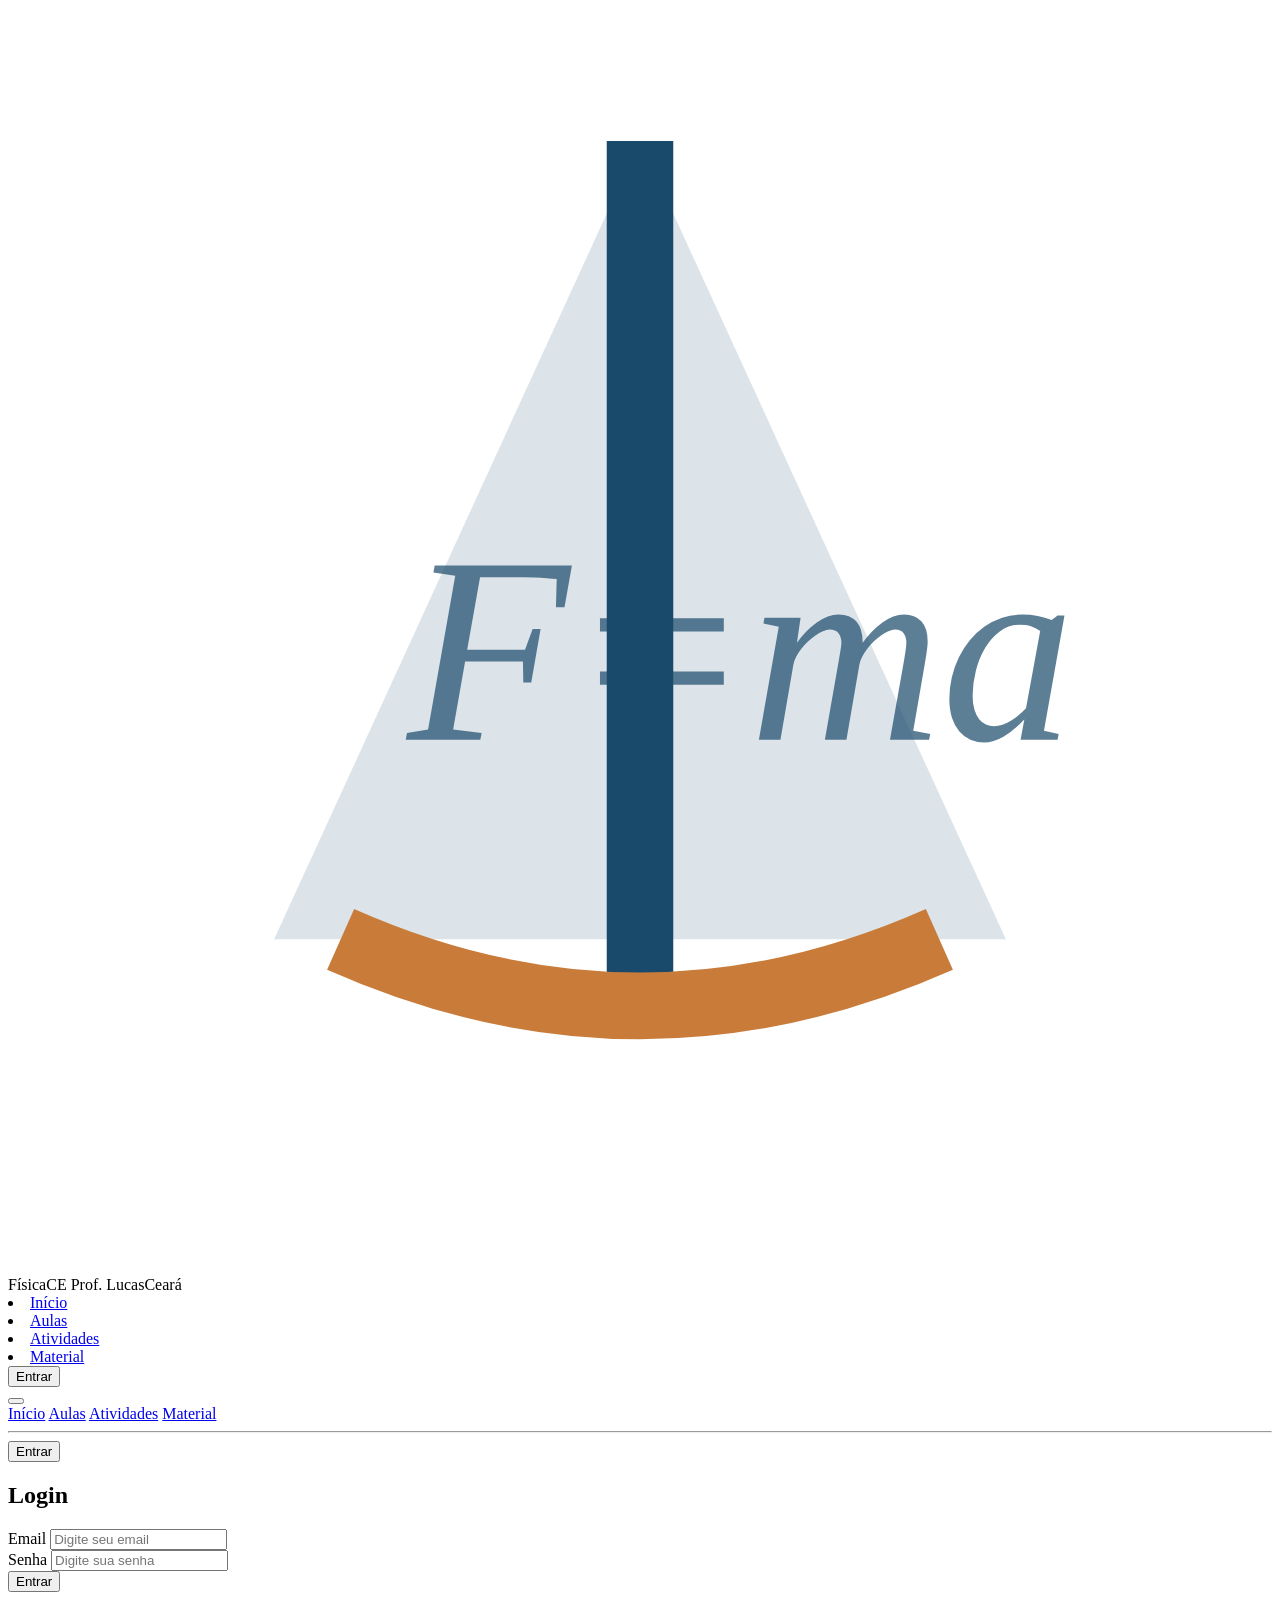
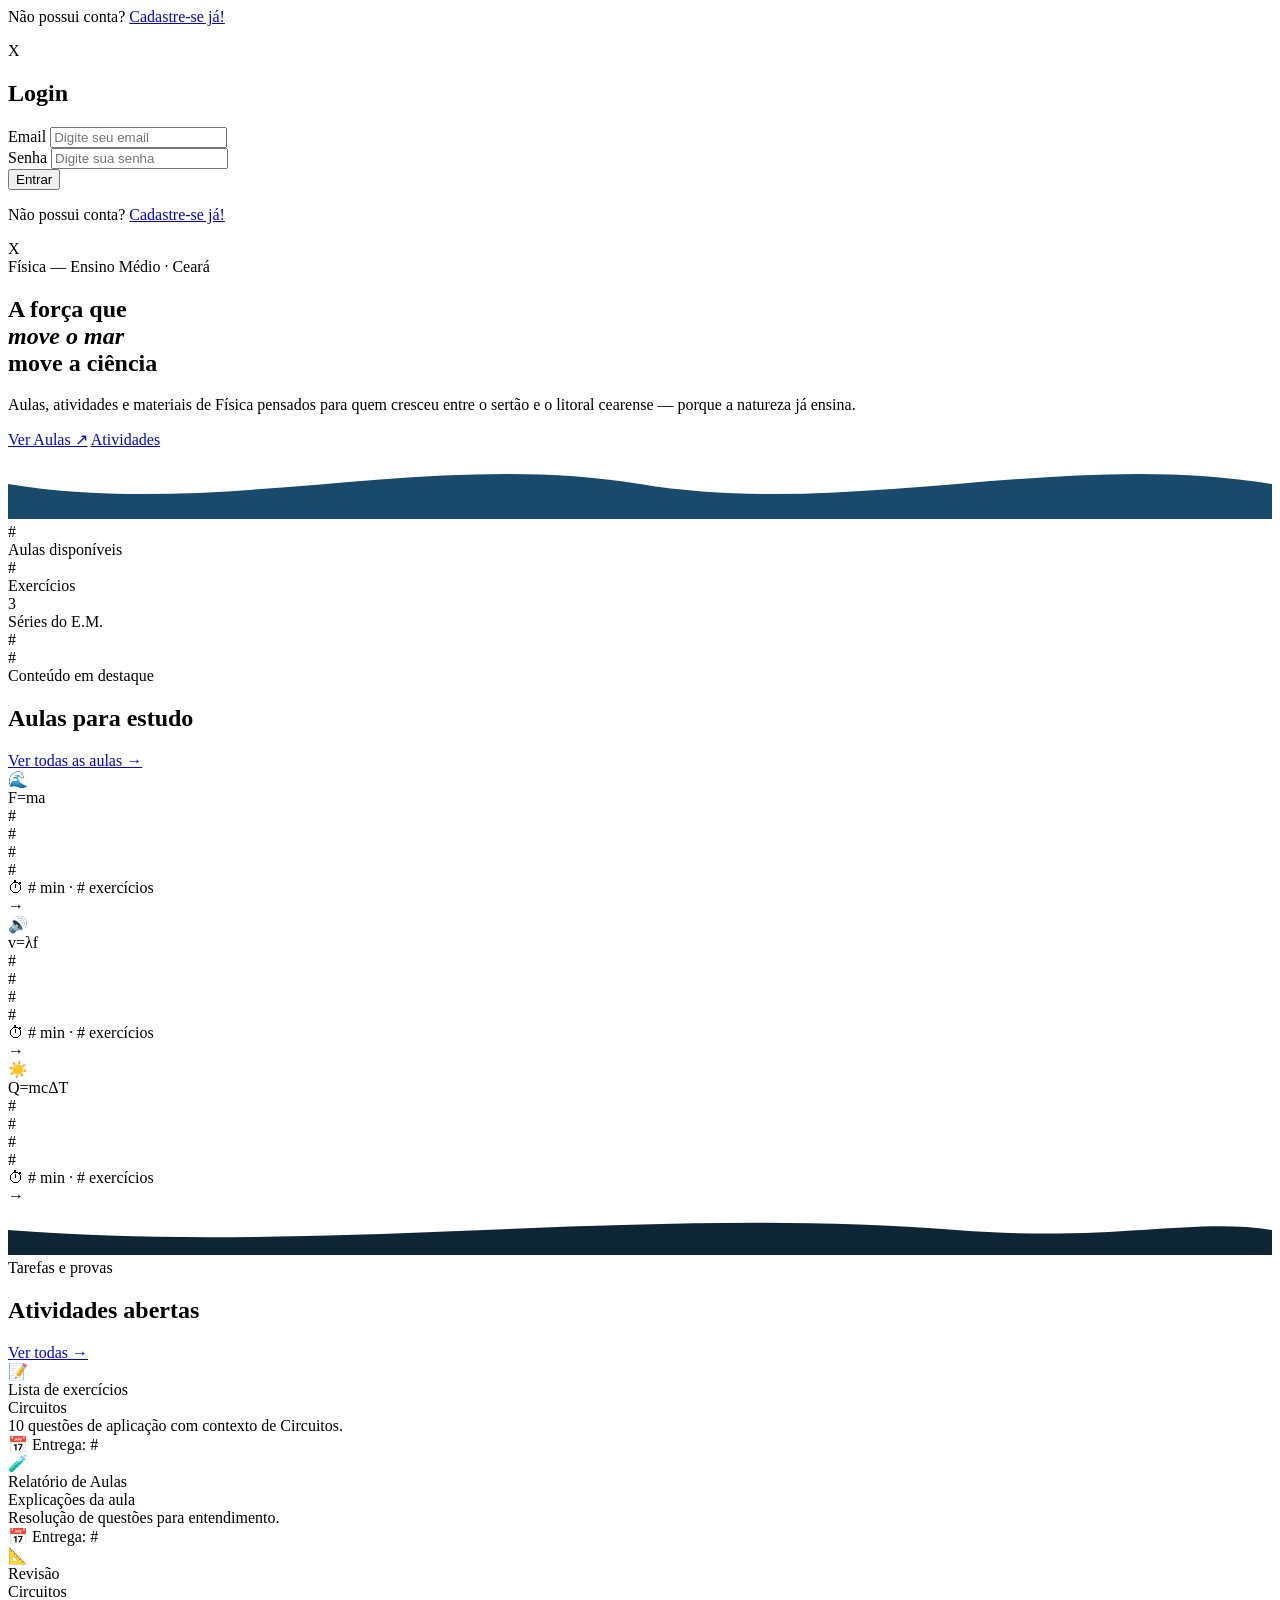
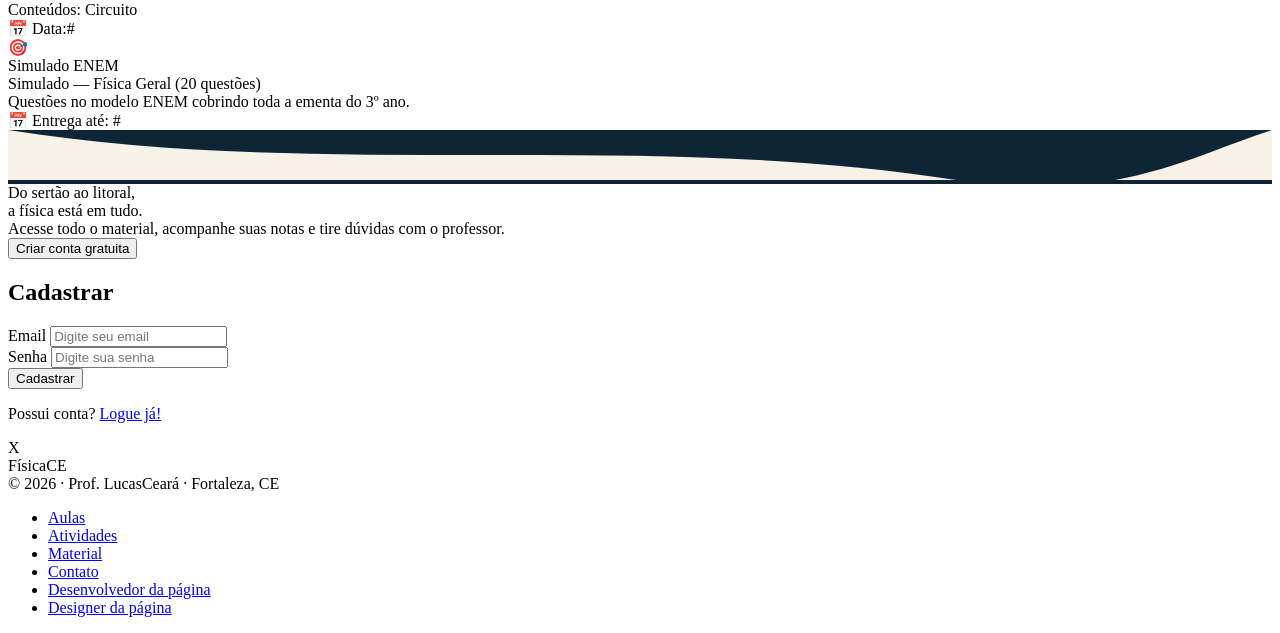
==== index.html @ c53ee438 "Create index.html" ====
<!DOCTYPE html>
<html lang="pt-br">
<head>
    <meta charset="UTF-8">
    <meta name="viewport" content="width=device-width, initial-scale=1.0">
    <link rel="stylesheet" href="paginaprincipal.css">
    <link rel="stylesheet" href="cadastro.css">
    <link rel="stylesheet" href="menumobile.css">
    <title>LucasCeará</title>
</head>
<body>
    <!-- ── NAV ── -->
<nav>
  <div class="nav-logo">
    <svg class="nav-logo-icon" viewBox="0 0 38 38" fill="none" xmlns="http://www.w3.org/2000/svg">
      <!-- mini jangada -->
      <polygon points="19,4 30,28 8,28" fill="#1A4A6B" opacity=".15"/>
      <line x1="19" y1="4" x2="19" y2="30" stroke="#1A4A6B" stroke-width="2"/>
      <path d="M10 28 Q19 32 28 28" stroke="#C97B3A" stroke-width="2" fill="none"/>
      <text x="12" y="22" font-family="serif" font-style="italic" font-size="8" fill="#1A4A6B" opacity=".7">F=ma</text>
    </svg>
    <div class="nav-logo-text">
      FísicaCE
      <span>Prof. LucasCeará</span>
    </div>
  </div>

<!--Navbar principal-->

  <div class="nav-links">
  
    <li><a href="index.html">Início</a></li>
    <li><a href="aulas.html">Aulas</a></li>
    <li><a href="#">Atividades</a></li>
    <li><a href="#">Material</a></li>
    <button id="btnAbrir" class="nav-btn">Entrar</button>
    
  </div>

  <!--Button mobile-->
   <button class="nav-button" id="button" arial-label="Abrir menu">

    <span></span>
    <span></span>
    <span></span>

   </button>


<div class="nav-mobile" id="menuMobile">

    <a href="#">Início</a></li>
    <a href="aulas.html">Aulas</a></li>
    <a href="#">Atividades</a></li>
    <a href="#">Material</a></li>
    <hr>
    <button id="btEnt" class="nav-btn-mobile">Entrar</button>

</div>

</nav>

<!--Menu login mobile-->

 <div id="overlay3" class="overlay3">

   <div class="container">

     <form class="login-box">
       
       <h2 id="Entrar">Login</h2>

       <div class="input-group">
        <label>Email</label>
        <input id="email" type="email" placeholder="Digite seu email" required>
       </div>

       <div class="input-group">
        <label>Senha</label>
       <input id="password" type="password" placeholder="Digite sua senha" required>
       </div>

       <button id="botaoLogin" type="button">Entrar</button>

       <p id="mensagem"></p>

       <p class="register">
          Não possui conta?
        <a href="#btCadastro">Cadastre-se já!</a>

       </p>

      <span id="fechar3">X</span>

</form>

   </div>
 </div>

<!--Menu Login-->
 <div id="overlay" class="overlay">

   <div class="container">

     <form class="login-box">
       
       <h2 id="Entrar">Login</h2>

       <div class="input-group">
        <label>Email</label>
        <input id="email" type="email" placeholder="Digite seu email" required>
       </div>

       <div class="input-group">
        <label>Senha</label>
       <input id="password" type="password" placeholder="Digite sua senha" required>
       </div>

       <button id="botaoLogin" type="button">Entrar</button>

       <p id="mensagem"></p>

       <p class="register">
          Não possui conta?
        <a href="#btCadastro">Cadastre-se já!</a>

       </p>       

      <span id="fechar">X</span>

</form>

   </div>
 </div>


 

<!-- ── HERO ── -->
<section class="hero">
  <div class="hero-bg"></div>
 

  
  <div class="hero-content">
    <div class="hero-eyebrow">Física — Ensino Médio · Ceará</div>
    <h1 class="hero-title">
      A força que<br>
      <em>move o mar</em><br>
      <span class="stroke">move a ciência</span>
    </h1>
    <p class="hero-sub">
      Aulas, atividades e materiais de Física pensados para quem cresceu
      entre o sertão e o litoral cearense — porque a natureza já ensina.
    </p>
    <div class="hero-actions">
      <a href="#" class="btn-primary">Ver Aulas ↗</a>
      <a href="#" class="btn-secondary">Atividades</a>
    </div>
  </div>
 
<!---Onda divisória antes de aulas e conteúdos-->

  <div class="hero-waves">
    <svg viewBox="0 0 1440 70" xmlns="http://www.w3.org/2000/svg" preserveAspectRatio="none" width="100%" height="70">
      <path d="M0,35 C240,70 480,0 720,35 C960,70 1200,0 1440,35 L1440,70 L0,70 Z" fill="#1A4A6B"/>
    </svg>
  </div>
</section>
 
<!-- ── STATS BAR ── -->
<div class="stats-bar">
  <div>
    <div class="stat-num">#</div>
    <div class="stat-label">Aulas disponíveis</div>
  </div>
  <div>
    <div class="stat-num">#</div>
    <div class="stat-label">Exercícios</div>
  </div>
  <div>
    <div class="stat-num">3</div>
    <div class="stat-label">Séries do E.M.</div>
  </div>
  <div>
    <div class="stat-num">#</div>
    <div class="stat-label">#</div>
  </div>
</div>
 
<!-- ── AULAS ── -->
<section class="section">
  <div class="section-header">
    <div>
      <div class="section-eyebrow">Conteúdo em destaque</div>
      <h2 class="section-title">Aulas para estudo</h2>
    </div>
    <a href="#" class="section-link">Ver todas as aulas →</a>
  </div>
 
  <div class="cards-grid">
    <!-- Card 1 -->
    <div class="aula-card">
      <div class="card-thumb mecanica">
        <div class="thumb-icon">🌊</div>
        <div class="thumb-formula">F=ma</div>
        <div class="card-badge">#</div>
      </div>
      <div class="card-body">
        <div class="card-tag">#</div>
        <div class="card-title">#</div>
        <div class="card-desc">#</div>
        <div class="card-footer">
          <span class="card-meta">⏱ # min · # exercícios</span>
          <div class="card-arrow">→</div>
        </div>
      </div>
    </div>
 
    <!-- Card 2 -->
    <div class="aula-card">
      <div class="card-thumb ondas">
        <div class="thumb-icon">🔊</div>
        <div class="thumb-formula">v=λf</div>
        <div class="card-badge">#</div>
      </div>
      <div class="card-body">
        <div class="card-tag">#</div>
        <div class="card-title">#</div>
        <div class="card-desc">#</div>
        <div class="card-footer">
          <span class="card-meta">⏱ # min · # exercícios</span>
          <div class="card-arrow">→</div>
        </div>
      </div>
    </div>
 
    <!-- Card 3 -->
    <div class="aula-card">
      <div class="card-thumb termica">
        <div class="thumb-icon">☀️</div>
        <div class="thumb-formula">Q=mcΔT</div>
        <div class="card-badge">#</div>
      </div>
      <div class="card-body">
        <div class="card-tag">#</div>
        <div class="card-title">#</div>
        <div class="card-desc">#</div>
        <div class="card-footer">
          <span class="card-meta">⏱ # min · # exercícios</span>
          <div class="card-arrow">→</div>
        </div>
      </div>
    </div>
  </div>
</section>
 
<!-- ── ONDA DIVISÓRIA ── -->
<div class="wave-divider">
  <svg viewBox="0 0 1440 50" xmlns="http://www.w3.org/2000/svg" preserveAspectRatio="none" width="100%" height="50">
    <path d="M0,25 C360,50 720,0 1080,25 C1260,37.5 1350,12 1440,25 L1440,50 L0,50 Z" fill="#0D2535"/>
  </svg>
</div>
 
<!-- ── ATIVIDADES ── -->
<section class="section-atividades">
  <div class="ativ-bg-dots"></div>
  <div class="section-header" style="position:relative;z-index:1">
    <div>
      <div class="section-eyebrow">Tarefas e provas</div>
      <h2 class="section-title">Atividades abertas</h2>
    </div>
    <a href="#" class="section-link">Ver todas →</a>
  </div>
 
  <div class="ativ-grid">
    <div class="ativ-card">
      <div class="ativ-icon-wrap">📝</div>
      <div class="ativ-content">
        <div class="ativ-tipo">Lista de exercícios</div>
        <div class="ativ-titulo">Circuitos</div>
        <div class="ativ-desc">10 questões de aplicação com contexto de Circuitos.</div>
        <div class="ativ-prazo">📅 Entrega: #</div>
      </div>
    </div>
 
    <div class="ativ-card">
      <div class="ativ-icon-wrap">🧪</div>
      <div class="ativ-content">
        <div class="ativ-tipo">Relatório de Aulas</div>
        <div class="ativ-titulo">Explicações da aula</div>
        <div class="ativ-desc">Resolução de questões para entendimento.</div>
        <div class="ativ-prazo">📅 Entrega: #</div>
      </div>
    </div>
 
    <div class="ativ-card">
      <div class="ativ-icon-wrap">📐</div>
      <div class="ativ-content">
        <div class="ativ-tipo">Revisão</div>
        <div class="ativ-titulo">Circuitos</div>
        <div class="ativ-desc">Conteúdos: Circuito</div>
        <div class="ativ-prazo">📅 Data:#</div>
      </div>
    </div>
 
    <div class="ativ-card">
      <div class="ativ-icon-wrap">🎯</div>
      <div class="ativ-content">
        <div class="ativ-tipo">Simulado ENEM</div>
        <div class="ativ-titulo">Simulado — Física Geral (20 questões)</div>
        <div class="ativ-desc">Questões no modelo ENEM cobrindo toda a ementa do 3º ano.</div>
        <div class="ativ-prazo">📅 Entrega até: #</div>
      </div>
    </div>
  </div>
</section>
 
<!-- ── ONDA DIVISÓRIA 2 ── -->
<div class="wave-divider" style="background:#0D2535">
  <svg viewBox="0 0 1440 50" xmlns="http://www.w3.org/2000/svg" preserveAspectRatio="none" width="100%" height="50">
    <path d="M0,0 C360,50 720,0 1080,50 C1260,75 1350,25 1440,0 L1440,50 L0,50 Z" fill="#F7F1E8"/>
  </svg>
</div>
 
<!-- ── FAIXA CTA ── -->
<div class="faixa-ceara">
  <div>
    <div class="faixa-titulo">Do sertão ao litoral,<br>a física está em tudo.</div>
    <div class="faixa-sub">Acesse todo o material, acompanhe suas notas e tire dúvidas com o professor.</div>
  </div>
  <button id="btCadastro" class="faixa-btn">Criar conta gratuita</button>
</div>

<!--Menu cadastro-->
 <div id="overlay2" class="overlay">

   <div class="container">

     <form class="login-box">
       
       <h2 id="Entrar">Cadastrar</h2>

       <div class="input-group">
        <label>Email</label>
        <input id="email" type="email" placeholder="Digite seu email" required>
       </div>

       <div class="input-group">
        <label>Senha</label>
       <input id="password" type="password" placeholder="Digite sua senha" required>
       </div>

       <button id="botaoCadastro" type="button">Cadastrar</button>

       <p id="mensagem"></p>

       <p class="register">
          Possui conta?
        <a href="index.html">Logue já!</a>

       </p>

      <span id="fechar2">X</span>

</form>

   </div>
 </div>

<!-- ── FOOTER ── -->
<footer>
  <div>
    <div class="footer-brand">Física<span>CE</span></div>
    <div class="footer-copy">© 2026 · Prof. LucasCeará · Fortaleza, CE</div>
  </div>
  <ul class="footer-links">
    <li><a href="#">Aulas</a></li>
    <li><a href="#">Atividades</a></li>
    <li><a href="#">Material</a></li>
    <li><a href="#">Contato</a></li>
    <li><a  target="_blank" href="https://www.linkedin.com/in/victor-cardoso-802744328/">Desenvolvedor da página</a></li>
    <li><a  target="_blank" href="https://www.instagram.com/italo_____vini?igsh=M2lhaDQxcm16YjM1">Designer da página</a></li>
  </ul>
</footer>

<script src="buttonnavbar.js"></script>

<script src="buttonlogin.js"></script>

<script src="buttonentrarconta.js"></script>

<script src="buttoncadastro.js"></script>

</body>
</html>
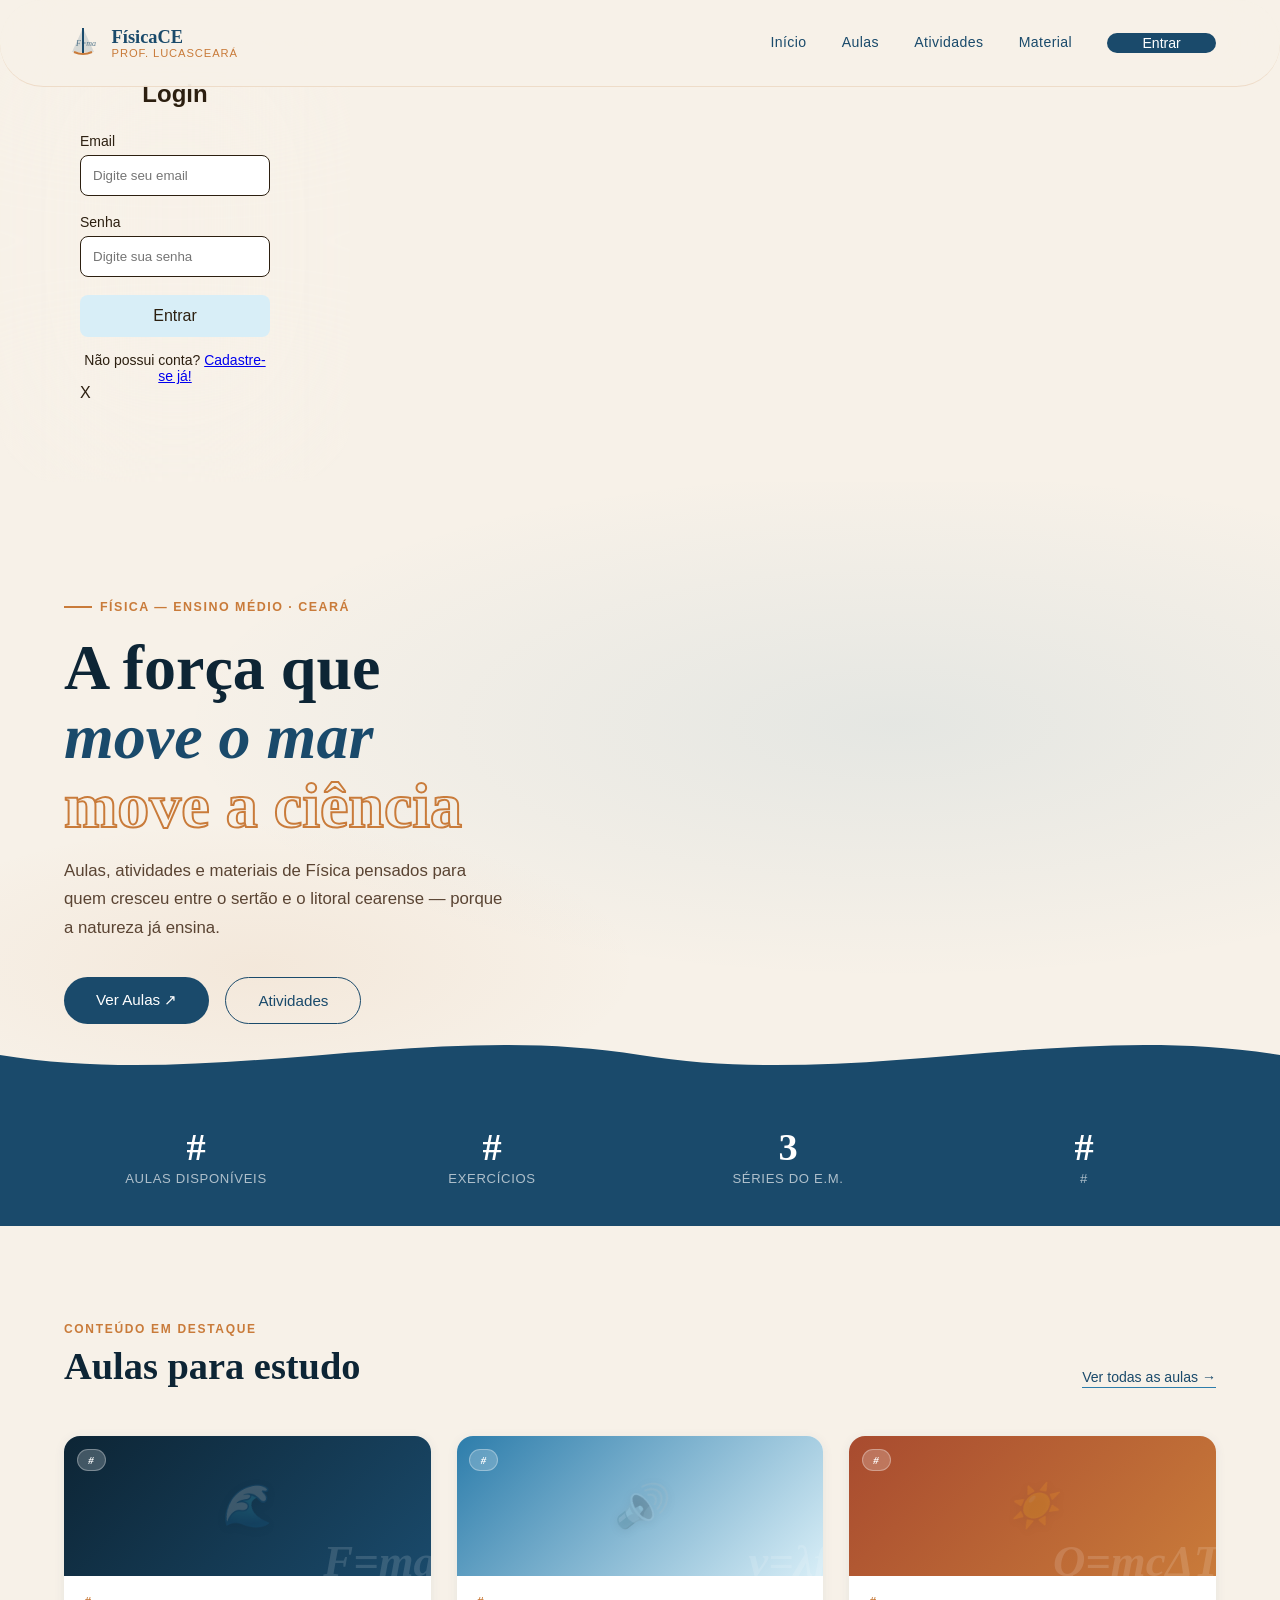
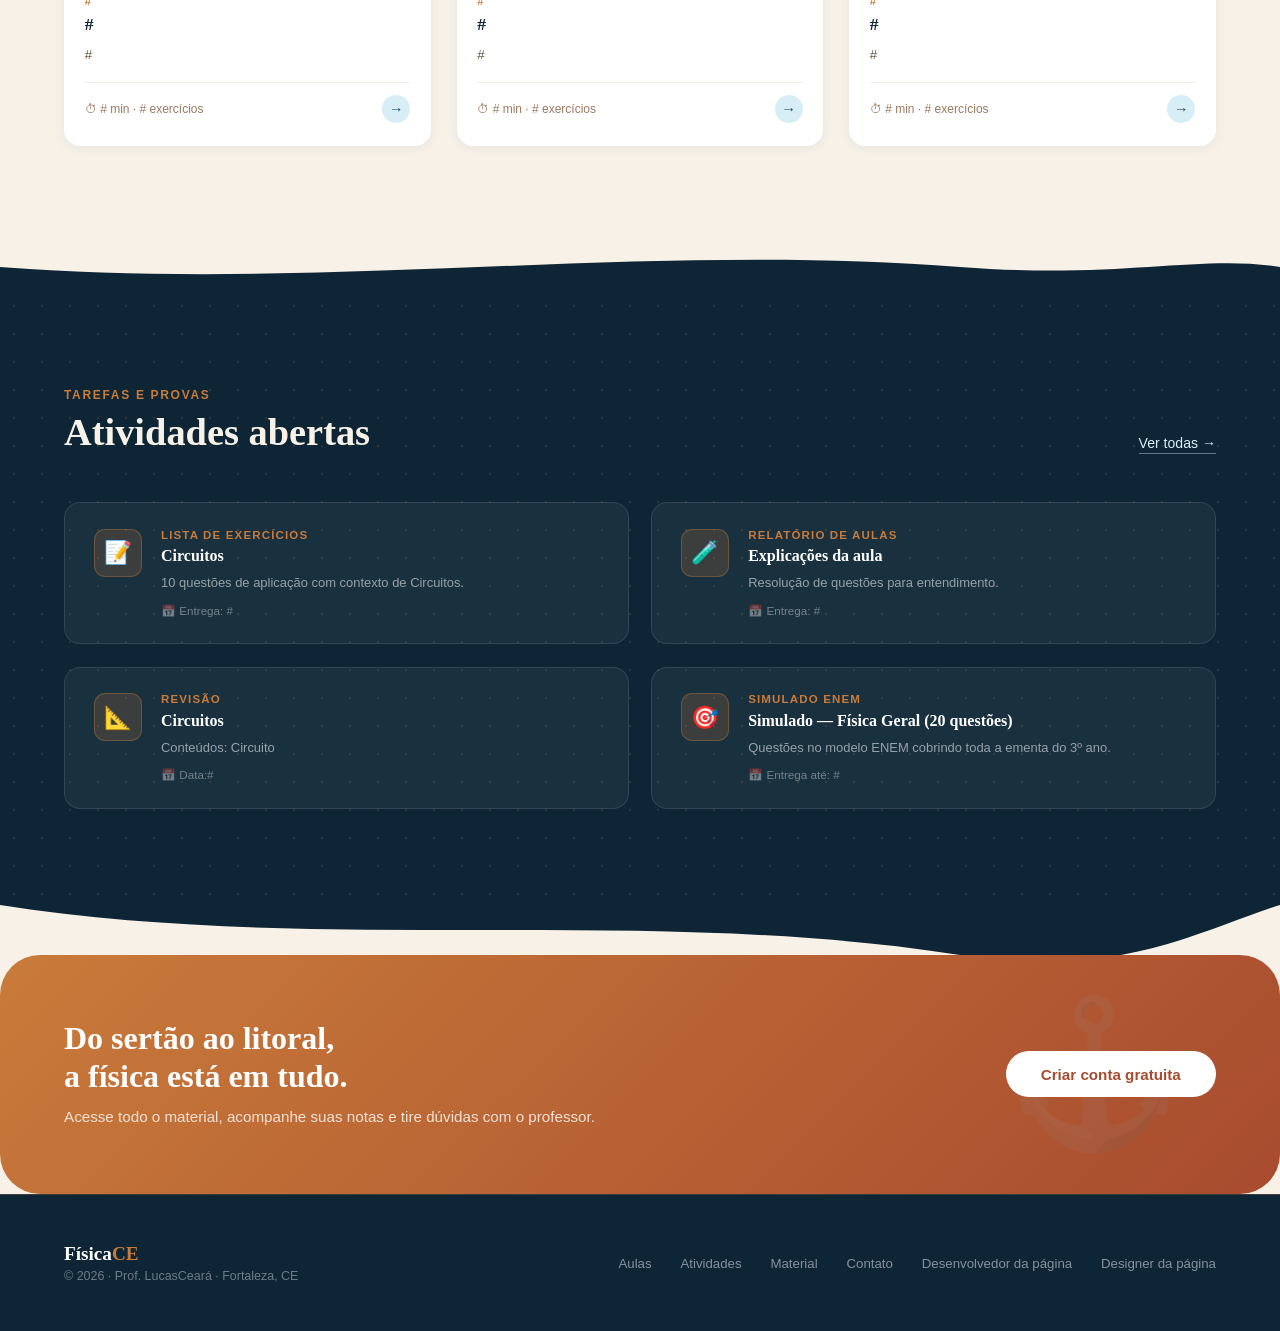
==== commit b533bae7: "Update index.html" ====
--- a/index.html
+++ b/index.html
@@ -3,9 +3,9 @@
 <head>
     <meta charset="UTF-8">
     <meta name="viewport" content="width=device-width, initial-scale=1.0">
-    <link rel="stylesheet" href="paginaprincipal.css">
-    <link rel="stylesheet" href="cadastro.css">
-    <link rel="stylesheet" href="menumobile.css">
+    <link rel="stylesheet" href="index.css">
+    <link rel="stylesheet" href="signup.css">
+    <link rel="stylesheet" href="mobilemenu.css">
     <title>LucasCeará</title>
 </head>
 <body>
@@ -30,7 +30,7 @@
   <div class="nav-links">
   
     <li><a href="index.html">Início</a></li>
-    <li><a href="aulas.html">Aulas</a></li>
+    <li><a href="index2.html">Aulas</a></li>
     <li><a href="#">Atividades</a></li>
     <li><a href="#">Material</a></li>
     <button id="btnAbrir" class="nav-btn">Entrar</button>
@@ -384,13 +384,13 @@
   </ul>
 </footer>
 
-<script src="buttonnavbar.js"></script>
-
 <script src="buttonlogin.js"></script>
 
-<script src="buttonentrarconta.js"></script>
-
-<script src="buttoncadastro.js"></script>
+<script src="buttonlogin2.js"></script>
+
+<script src="navbarbutton.js"></script>
+
+<script src="signuobutton.js"></script>
 
 </body>
 </html>
--- a/index.css
+++ b/index.css
@@ -0,0 +1,760 @@
+ *, *::before, *::after { box-sizing: border-box; margin: 0; padding: 0; }
+ /*Remove margins e paddings padrão de todos os elementos*/
+ 
+
+ /*Essas cores definidas no root são para evitar repetições e ficam disponíveis em todo documento,assim não precisa repetir o códgo 30 vezes só utilizar var(--oceano)*/
+  :root {
+    --areia:     #F7F1E8;
+    --ocre:      #C97B3A;
+    --terracota: #A84B2F;
+    --oceano:    #1A4A6B;
+    --agua:      #2D7DAB;
+    --espuma:    #D8EEF7;
+    --noite:     #0D2535;
+    --texto:     #2C1F10;
+  }
+ 
+  html { scroll-behavior: smooth; }
+ 
+  body {
+    background: var(--areia);
+    color: var(--texto);
+    font-family: 'Inter', sans-serif;
+    overflow-x: hidden;
+  }
+ 
+  /* ── NAV ── */
+  /*Com o position a navbar fica no topo mesmo quando rola a página*/
+  /*o z-index faz com que a nav fique acima de todos os outros elementos*/
+  nav {
+    position: fixed; top: 0; left: 0; right: 0; z-index: 100;
+    display: flex; align-items: center; justify-content: space-between;
+    padding: 1.5rem 4rem;
+    background: rgba(247, 241, 232, 0.92);
+    backdrop-filter: blur(35px);
+    border-bottom: 1px solid rgba(201, 123, 58, 0.18);
+    border-radius: 60px;
+  }
+
+
+
+
+  
+.nav-button{
+    display: none;
+    flex-direction: column;
+    justify-content: center;
+    gap: 6px;
+    width: 42px; height: 42px;
+    background: none;
+    border: none;
+    cursor: pointer;
+    padding: 0;
+    transition: border .2s, background 2.s;
+}
+
+.nav-button:hover {
+    border-color: var(--ocre);
+    background: rgba(201,123,58,.06);
+}
+
+
+.nav-button span {
+    display: block;
+    width: 20px; height: 2px;
+    background: var(--oceano);
+    border-radius: 2px;
+    transition: transform .3s ease, opacity .3s ease;
+    transform-origin: center;
+}
+
+  /* Estado aberto — vira X */
+  .nav-button.aberto span:nth-child(1) { transform: translateY(7px) rotate(45deg); }
+  .nav-button.aberto span:nth-child(2) { opacity: 0; transform: scaleX(0); }
+  .nav-button.aberto span:nth-child(3) { transform: translateY(-7px) rotate(-45deg); }
+
+/* Menu mobile dropdown */
+  .nav-mobile {
+    display: none;
+    position: fixed;
+    top: 65px; left: 0; right: 0;
+    z-index: 99;
+    background: rgba(247,241,232,0.98);
+    backdrop-filter: blur(14px);
+    border-bottom: 2px solid rgba(201,123,58,.2);
+    flex-direction: column;
+    padding: 1rem 1.5rem 1.5rem;
+    gap: .2rem;
+    box-shadow: 0 8px 24px rgba(13,37,53,.1);
+}
+ .nav-mobile.aberto {
+    display: flex;
+    animation: slideDown .22s ease forwards;
+  }
+
+ @keyframes slideDown {
+    from { opacity: 0; transform: translateY(-8px); }
+    to   { opacity: 1; transform: translateY(0); }
+  }
+
+
+  .nav-mobile a {
+    text-decoration: none; font-size: .98rem; font-weight: 500;
+    color: var(--oceano); padding: .8rem 1rem;
+    border-radius: .5rem; transition: background .15s, color .15s;
+  }
+
+
+.nav-mobile a:hover { background: rgba(26,74,107,.06); color: var(--ocre); }
+  .nav-mobile .nav-btn-mobile {
+    background: var(--oceano); color: #fff !important;
+    text-align: center; margin-top: .6rem;
+    border-radius: 2rem; padding: .85rem 1rem;
+    font-weight: 600;
+  }
+
+  .nav-mobile .nav-btn-mobile:hover { background: var(--agua) !important; }
+  .nav-mobile hr {
+    border: none; border-top: 1px solid rgba(201,123,58,.18); margin: .5rem 0;
+  }
+
+
+
+  .nav-logo {
+    display: flex; align-items: center; gap: .6rem;
+  }
+  .nav-logo-icon {
+    width: 38px; height: 38px;
+  }
+  .nav-logo-text {
+    font-family: 'Playfair Display', serif;
+    font-size: 1.15rem;
+    font-weight: 700;
+    color: var(--oceano);
+    line-height: 1.1;
+  }
+  .nav-logo-text span {
+    display: block;
+    font-size: .7rem;
+    font-family: 'Inter', sans-serif;
+    font-weight: 500;
+    color: var(--ocre);
+    letter-spacing: .08em;
+    text-transform: uppercase;
+  }
+ 
+  .nav-links {
+    display: flex; gap: 2.2rem; list-style: none;
+
+  }
+  .nav-links a {
+    text-decoration: none;
+    font-size: .88rem;
+    font-weight: 500;
+    color: var(--oceano);
+    letter-spacing: .03em;
+    transition: color .2s;
+  }
+  .nav-links a:hover { color: var(--ocre); }
+ 
+  .nav-btn {
+    background: var(--oceano);
+    color: #fff !important;
+    padding: .1rem 2.2rem;
+    border-radius: 5rem;
+    font-size: .88rem !important;
+    font-weight: 500;
+    transition: background .2s !important;
+    border: none;
+  }
+
+
+  .nav-btn:hover { background: var(--agua) !important; color: #fff !important; }
+  
+ 
+
+ /*Jangada principal*/
+
+ #jangada {
+  align-items: center;
+  justify-content: center;
+  width: 500px;
+  margin: 600px;
+ }
+
+
+
+
+  /* ── HERO ── */
+  .hero {
+    min-height: 20vh;
+    display: grid;
+    grid-template-columns: 1fr 1fr;
+    align-items: center;
+    padding: 7rem 4rem 4rem;
+    position: relative;
+    overflow: hidden;
+  }
+ 
+  .hero-bg {
+    position: absolute; inset: 0; z-index: 0;
+    background:
+      radial-gradient(ellipse 80% 60% at 70% 40%, rgba(45,125,171,0.09) 0%, transparent 70%),
+      radial-gradient(ellipse 50% 40% at 20% 80%, rgba(201,123,58,0.08) 0%, transparent 60%);
+  }
+ 
+  /* Ondas hero */
+  .hero-waves {
+    position: absolute; bottom: -2px; left: 0; right: 0; z-index: 1;
+    line-height: 0;
+  }
+ 
+  .hero-content { position: relative; z-index: 2; }
+ 
+  .hero-eyebrow {
+    display: inline-flex; align-items: center; gap: .5rem;
+    font-size: .78rem; font-weight: 600; letter-spacing: .12em;
+    text-transform: uppercase; color: var(--ocre);
+    margin-bottom: 1.2rem;
+  }
+  .hero-eyebrow::before {
+    content: '';
+    display: block; width: 28px; height: 2px;
+    background: var(--ocre);
+  }
+ 
+  .hero-title {
+    font-family: 'Playfair Display', serif;
+    font-size: clamp(2.6rem, 5vw, 4.2rem);
+    font-weight: 900;
+    line-height: 1.08;
+    color: var(--noite);
+    margin-bottom: 1rem;
+  }
+  .hero-title em {
+    font-style: italic;
+    color: var(--oceano);
+  }
+  .hero-title .stroke {
+    -webkit-text-stroke: 2px var(--ocre);
+    color: transparent;
+  }
+ 
+  .hero-sub {
+    font-size: 1.05rem;
+    font-weight: 300;
+    color: #5a4433;
+    line-height: 1.7;
+    max-width: 440px;
+    margin-bottom: 2.2rem;
+  }
+ 
+  .hero-actions {
+    display: flex; gap: 1rem; flex-wrap: wrap;
+  }
+ 
+  .btn-primary {
+    background: var(--oceano);
+    color: #fff;
+    padding: .85rem 2rem;
+    border-radius: 2rem;
+    font-size: .95rem;
+    font-weight: 500;
+    text-decoration: none;
+    transition: background .2s, transform .15s;
+    display: inline-flex; align-items: center; gap: .5rem;
+  }
+  .btn-primary:hover { background: var(--agua); transform: translateY(-2px); }
+ 
+  .btn-secondary {
+    background: transparent;
+    color: var(--oceano);
+    padding: .85rem 2rem;
+    border-radius: 2rem;
+    font-size: .95rem;
+    font-weight: 500;
+    text-decoration: none;
+    border: 1.5px solid var(--oceano);
+    transition: all .2s;
+  }
+  .btn-secondary:hover {
+    background: var(--oceano); color: #fff;
+  }
+
+  /* Fórmulas flutuantes */
+  .formula-tag {
+    position: absolute;
+    font-family: 'Playfair Display', serif;
+    font-style: italic;
+    font-size: 1.1rem;
+    color: var(--oceano);
+    background: rgba(216,238,247,0.85);
+    padding: .35rem .8rem;
+    border-radius: .4rem;
+    border-left: 3px solid var(--agua);
+    backdrop-filter: blur(4px);
+    animation: float 4s ease-in-out infinite;
+  }
+  .formula-tag:nth-child(2) { animation-delay: -1.3s; top: 12%; left: 5%; }
+  .formula-tag:nth-child(3) { animation-delay: -2.5s; top: 28%; right: 4%; }
+  .formula-tag:nth-child(4) { animation-delay: -.7s;  bottom: 32%; left: 2%; }
+  .formula-tag:nth-child(5) { animation-delay: -3.1s; bottom: 20%; right: 6%; }
+ 
+  @keyframes float {
+    0%, 100% { transform: translateY(0px); }
+    50%       { transform: translateY(-8px); }
+  }
+ 
+  /* ── STATS BAR ── */
+  .stats-bar {
+    background: var(--oceano);
+    color: #fff;
+    padding: 2.5rem 4rem;
+    display: grid;
+    grid-template-columns: repeat(4, 1fr);
+    gap: 2rem;
+    text-align: center;
+    position: relative; z-index: 2;
+  }
+ 
+  .stat-num {
+    font-family: 'Playfair Display', serif;
+    font-size: 2.4rem;
+    font-weight: 700;
+    color: #fff;
+    line-height: 1;
+  }
+  .stat-label {
+    font-size: .82rem;
+    font-weight: 400;
+    color: rgba(255,255,255,0.65);
+    letter-spacing: .05em;
+    margin-top: .3rem;
+    text-transform: uppercase;
+  }
+ 
+  /* ── SEÇÃO AULAS ── */
+  .section {
+    padding: 6rem 4rem;
+    position: relative;
+  }
+ 
+  .section-header {
+    display: flex; align-items: flex-end; justify-content: space-between;
+    margin-bottom: 3rem;
+    flex-wrap: wrap; gap: 1rem;
+  }
+ 
+  .section-eyebrow {
+    font-size: .75rem; font-weight: 600; letter-spacing: .14em;
+    text-transform: uppercase; color: var(--ocre);
+    margin-bottom: .5rem;
+  }
+ 
+  .section-title {
+    font-family: 'Playfair Display', serif;
+    font-size: clamp(1.8rem, 3vw, 2.6rem);
+    font-weight: 700;
+    color: var(--noite);
+    line-height: 1.15;
+  }
+ 
+  .section-link {
+    font-size: .88rem; font-weight: 500;
+    color: var(--oceano); text-decoration: none;
+    border-bottom: 1px solid var(--agua);
+    padding-bottom: .1rem;
+    transition: color .2s;
+    white-space: nowrap;
+  }
+  .section-link:hover { color: var(--ocre); border-color: var(--ocre); }
+ 
+  /* Cards de Aula */
+  .cards-grid {
+    display: grid;
+    grid-template-columns: repeat(3, 1fr);
+    gap: 1.6rem;
+  }
+ 
+  .aula-card {
+    background: #fff;
+    border-radius: 1rem;
+    overflow: hidden;
+    box-shadow: 0 2px 12px rgba(26,74,107,.07);
+    transition: transform .2s, box-shadow .2s;
+    cursor: pointer;
+  }
+  .aula-card:hover {
+    transform: translateY(-4px);
+    box-shadow: 0 8px 28px rgba(26,74,107,.14);
+  }
+ 
+  .card-thumb {
+    height: 140px;
+    display: flex; align-items: center; justify-content: center;
+    font-family: 'Playfair Display', serif;
+    font-style: italic;
+    font-size: 2rem;
+    font-weight: 700;
+    position: relative;
+    overflow: hidden;
+  }
+  .card-thumb.mecanica {
+    background: linear-gradient(135deg, var(--noite) 0%, var(--oceano) 100%);
+    color: rgba(255,255,255,.18);
+  }
+  .card-thumb.ondas {
+    background: linear-gradient(135deg, var(--agua) 0%, var(--espuma) 100%);
+    color: rgba(26,74,107,.22);
+  }
+  .card-thumb.termica {
+    background: linear-gradient(135deg, var(--terracota) 0%, var(--ocre) 100%);
+    color: rgba(255,255,255,.18);
+  }
+  .card-thumb .thumb-formula {
+    position: absolute;
+    font-family: 'Playfair Display', serif;
+    font-style: italic;
+    font-size: 2.8rem;
+    font-weight: 900;
+    color: rgba(255,255,255,0.14);
+    right: -5px; bottom: -8px;
+    line-height: 1;
+  }
+  .card-thumb .thumb-icon {
+    font-size: 2.6rem;
+    filter: drop-shadow(0 2px 4px rgba(0,0,0,.25));
+    position: relative; z-index: 1;
+  }
+ 
+  .card-badge {
+    position: absolute; top: .8rem; left: .8rem;
+    background: rgba(255,255,255,0.22);
+    backdrop-filter: blur(6px);
+    font-size: .68rem; font-weight: 600; letter-spacing: .08em;
+    text-transform: uppercase; color: #fff;
+    padding: .25rem .65rem;
+    border-radius: 1rem;
+    border: 1px solid rgba(255,255,255,.3);
+  }
+ 
+  .card-body {
+    padding: 1.2rem 1.3rem 1.4rem;
+  }
+  .card-tag {
+    font-size: .72rem; font-weight: 600; letter-spacing: .1em;
+    text-transform: uppercase; color: var(--ocre);
+    margin-bottom: .4rem;
+  }
+  .card-title {
+    font-family: 'Playfair Display', serif;
+    font-size: 1.1rem; font-weight: 700;
+    color: var(--noite); line-height: 1.3;
+    margin-bottom: .5rem;
+  }
+  .card-desc {
+    font-size: .83rem; font-weight: 300; color: #6b5540;
+    line-height: 1.6; margin-bottom: 1rem;
+  }
+  .card-footer {
+    display: flex; align-items: center; justify-content: space-between;
+    padding-top: .8rem;
+    border-top: 1px solid rgba(201,123,58,.12);
+  }
+  .card-meta {
+    font-size: .75rem; color: #9a7a60; font-weight: 400;
+  }
+  .card-arrow {
+    width: 28px; height: 28px; border-radius: 50%;
+    background: var(--espuma); color: var(--oceano);
+    display: flex; align-items: center; justify-content: center;
+    font-size: .9rem;
+    transition: background .2s;
+  }
+  .aula-card:hover .card-arrow { background: var(--oceano); color: #fff; }
+ 
+  /* ── ONDAS DIVISOR ── */
+  .wave-divider {
+    line-height: 0;
+    position: relative; z-index: 1;
+  }
+ 
+  /* ── ATIVIDADES ── */
+  .section-atividades {
+    background: var(--noite);
+    padding: 6rem 4rem;
+    position: relative;
+    overflow: hidden;
+  }
+ 
+  /* Mapa de pontos — textura sertaneja */
+  .ativ-bg-dots {
+    position: absolute; inset: 0; z-index: 0;
+    background-image: radial-gradient(circle, rgba(201,123,58,.18) 1.5px, transparent 1.5px);
+    background-size: 28px 28px;
+  }
+ 
+  .section-atividades .section-eyebrow { color: var(--ocre); }
+  .section-atividades .section-title   { color: var(--areia); }
+  .section-atividades .section-link    { color: var(--espuma); border-color: rgba(216,238,247,.4); }
+ 
+  .ativ-grid {
+    display: grid;
+    grid-template-columns: repeat(2, 1fr);
+    gap: 1.4rem;
+    position: relative; z-index: 1;
+  }
+ 
+  .ativ-card {
+    background: rgba(255,255,255,.05);
+    border: 1px solid rgba(255,255,255,.1);
+    border-radius: 1rem;
+    padding: 1.6rem 1.8rem;
+    display: flex; gap: 1.2rem; align-items: flex-start;
+    transition: background .2s, border-color .2s;
+    cursor: pointer;
+  }
+  .ativ-card:hover {
+    background: rgba(255,255,255,.09);
+    border-color: rgba(201,123,58,.4);
+  }
+ 
+  .ativ-icon-wrap {
+    width: 48px; height: 48px; border-radius: .7rem; flex-shrink: 0;
+    background: rgba(201,123,58,.2);
+    border: 1px solid rgba(201,123,58,.35);
+    display: flex; align-items: center; justify-content: center;
+    font-size: 1.4rem;
+  }
+ 
+  .ativ-content { flex: 1; }
+  .ativ-tipo {
+    font-size: .72rem; font-weight: 600; letter-spacing: .1em;
+    text-transform: uppercase; color: var(--ocre); margin-bottom: .3rem;
+  }
+  .ativ-titulo {
+    font-family: 'Playfair Display', serif;
+    font-size: 1rem; font-weight: 700; color: #fff;
+    line-height: 1.35; margin-bottom: .4rem;
+  }
+  .ativ-desc {
+    font-size: .81rem; color: rgba(255,255,255,.55);
+    line-height: 1.6;
+  }
+  .ativ-prazo {
+    display: flex; align-items: center; gap: .35rem;
+    font-size: .73rem; color: rgba(255,255,255,.4);
+    margin-top: .6rem;
+  }
+ 
+  /* ── FAIXA CEARENSE ── */
+  .faixa-ceara {
+    background: linear-gradient(135deg, var(--ocre) 0%, var(--terracota) 100%);
+    padding: 4rem;
+    display: grid; grid-template-columns: 1fr auto;
+    align-items: center; gap: 3rem;
+    position: relative; overflow: hidden;
+    border-radius: 40px;
+  }
+  .faixa-ceara::after {
+    content: '⚓';
+    position: absolute; right: 6rem; top: 50%;
+    transform: translateY(-50%);
+    font-size: 9rem;
+    opacity: .08;
+    line-height: 1;
+  }
+ 
+  .faixa-titulo {
+    font-family: 'Playfair Display', serif;
+    font-size: clamp(1.5rem, 2.5vw, 2.1rem);
+    font-weight: 700; color: #fff;
+    line-height: 1.2; margin-bottom: .6rem;
+  }
+  .faixa-sub {
+    font-size: .95rem; color: rgba(255,255,255,.8);
+    font-weight: 300; line-height: 1.6;
+  }
+  .faixa-btn {
+    background: #fff;
+    color: var(--terracota);
+    padding: .9rem 2.2rem;
+    border-radius: 2rem;
+    font-size: .95rem;
+    font-weight: 600;
+    text-decoration: none;
+    white-space: nowrap;
+    transition: transform .15s, box-shadow .15s;
+    display: inline-block;
+    position: relative; z-index: 1;
+  }
+  .faixa-btn:hover { transform: translateY(-2px); box-shadow: 0 6px 20px rgba(0,0,0,.2); }
+ 
+  /* ── RODAPÉ ── */
+  footer {
+    background: var(--noite);
+    padding: 3rem 4rem;
+    display: grid; grid-template-columns: 1fr auto;
+    align-items: center; gap: 2rem;
+    border-top: 1px solid rgba(201,123,58,.25);
+  }
+ 
+  .footer-brand {
+    font-family: 'Playfair Display', serif;
+    font-size: 1.2rem; font-weight: 700; color: #fff;
+  }
+  .footer-brand span { color: var(--ocre); }
+  .footer-copy {
+    font-size: .78rem; color: rgba(255,255,255,.4);
+    margin-top: .3rem;
+  }
+ 
+  .footer-links {
+    display: flex; gap: 1.8rem; list-style: none;
+  }
+  .footer-links a {
+    font-size: .83rem; color: rgba(255,255,255,.5);
+    text-decoration: none;
+    transition: color .2s;
+  }
+  .footer-links a:hover { color: var(--ocre); }
+ 
+  /* ── RESPONSIVE ── */
+  @media (max-width: 900px) {
+    nav { padding: 1rem 1.5rem; }
+    .nav-links { display: none; }
+    .nav-button { display: flex !important; }
+    .hero { grid-template-columns: 1fr; padding: 6rem 1.5rem 2rem; }
+    .hero-visual { display: none; }
+    .stats-bar { grid-template-columns: repeat(2,1fr); padding: 2rem 1.5rem; }
+    .section { padding: 4rem 1.5rem; }
+    .cards-grid { grid-template-columns: 1fr; }
+    .section-atividades { padding: 4rem 1.5rem; }
+    .ativ-grid { grid-template-columns: 1fr; }
+    .faixa-ceara { grid-template-columns: 1fr; padding: 3rem 1.5rem; }
+    .faixa-ceara::after { display: none; }
+    footer { grid-template-columns: 1fr; padding: 2.5rem 1.5rem; }
+    .footer-links { flex-wrap: wrap; gap: 1rem; }
+  }
+
+.overlay {
+  position: fixed;
+  top: 0%;
+  left: 0%;
+  width: 100%;
+  height: 100%;
+
+  
+
+  justify-content: center;
+  align-items: center;
+
+  z-index: 999;
+
+  display: none;
+}
+
+.overlay.ativo {
+  display: flex;
+}
+
+.container {
+    width: 100%;
+    max-width: 350px;
+}
+
+.login-box {
+     background: 0, 0, 0, 0.3;
+     padding: 80px;
+     border-radius: 60px;
+     backdrop-filter: blur(100px);
+     -webkit-backdrop-filter: blur(100px);
+     
+}
+
+#Entrar {
+    justify-content: center;
+    align-items: center;
+    display: flex;
+    color: var(--texto);
+    margin-bottom: 25px;
+    text-align: center;
+}
+
+.input-group {
+  margin-bottom: 18px;
+}
+
+.input-group i {
+  position: absolute;
+  left: 300px;
+  top: 60%;
+  transform: translateY(-50%);
+  color: var(--texto);
+}
+
+.input-group label {
+  display: block;
+  margin-bottom: 6px;
+  color: var(--texto);
+  font-size: 14px;
+  font-family: Arial, Helvetica, sans-serif;
+}
+
+.input-group input {
+  width: 100%;
+  padding: 12px;
+  border: 1px solid var(--texto);
+  border-radius: 8px;
+  outline: none;
+  transition: 0.3s;
+}
+
+.input-group input:focus {
+  border-color: var(--texto);
+}
+
+button {
+    width: 100%;
+    padding: 12px;
+    border: none;
+    border-radius: 8px;
+    background: var(--espuma);
+    color: var(--texto);
+    font-size: 16px;
+    cursor: pointer;
+    transition: 0.3s;
+}
+
+button:hover {
+  background-color: var(--agua);
+}
+
+.register {
+  text-align: center;
+  margin-top: 15px;
+  font-size: 14px;
+  color: var(--texto);
+  
+}
+
+
+
+@media (max-width:480px) {
+       .login-box {
+        padding: 60px;
+       }
+
+
+.login-box h2 {
+    font-size: 24px;
+}
+
+}
+
+#fechar {
+  position: relative;
+  top: -340px;
+  left: 220px;
+  cursor: pointer;
+}
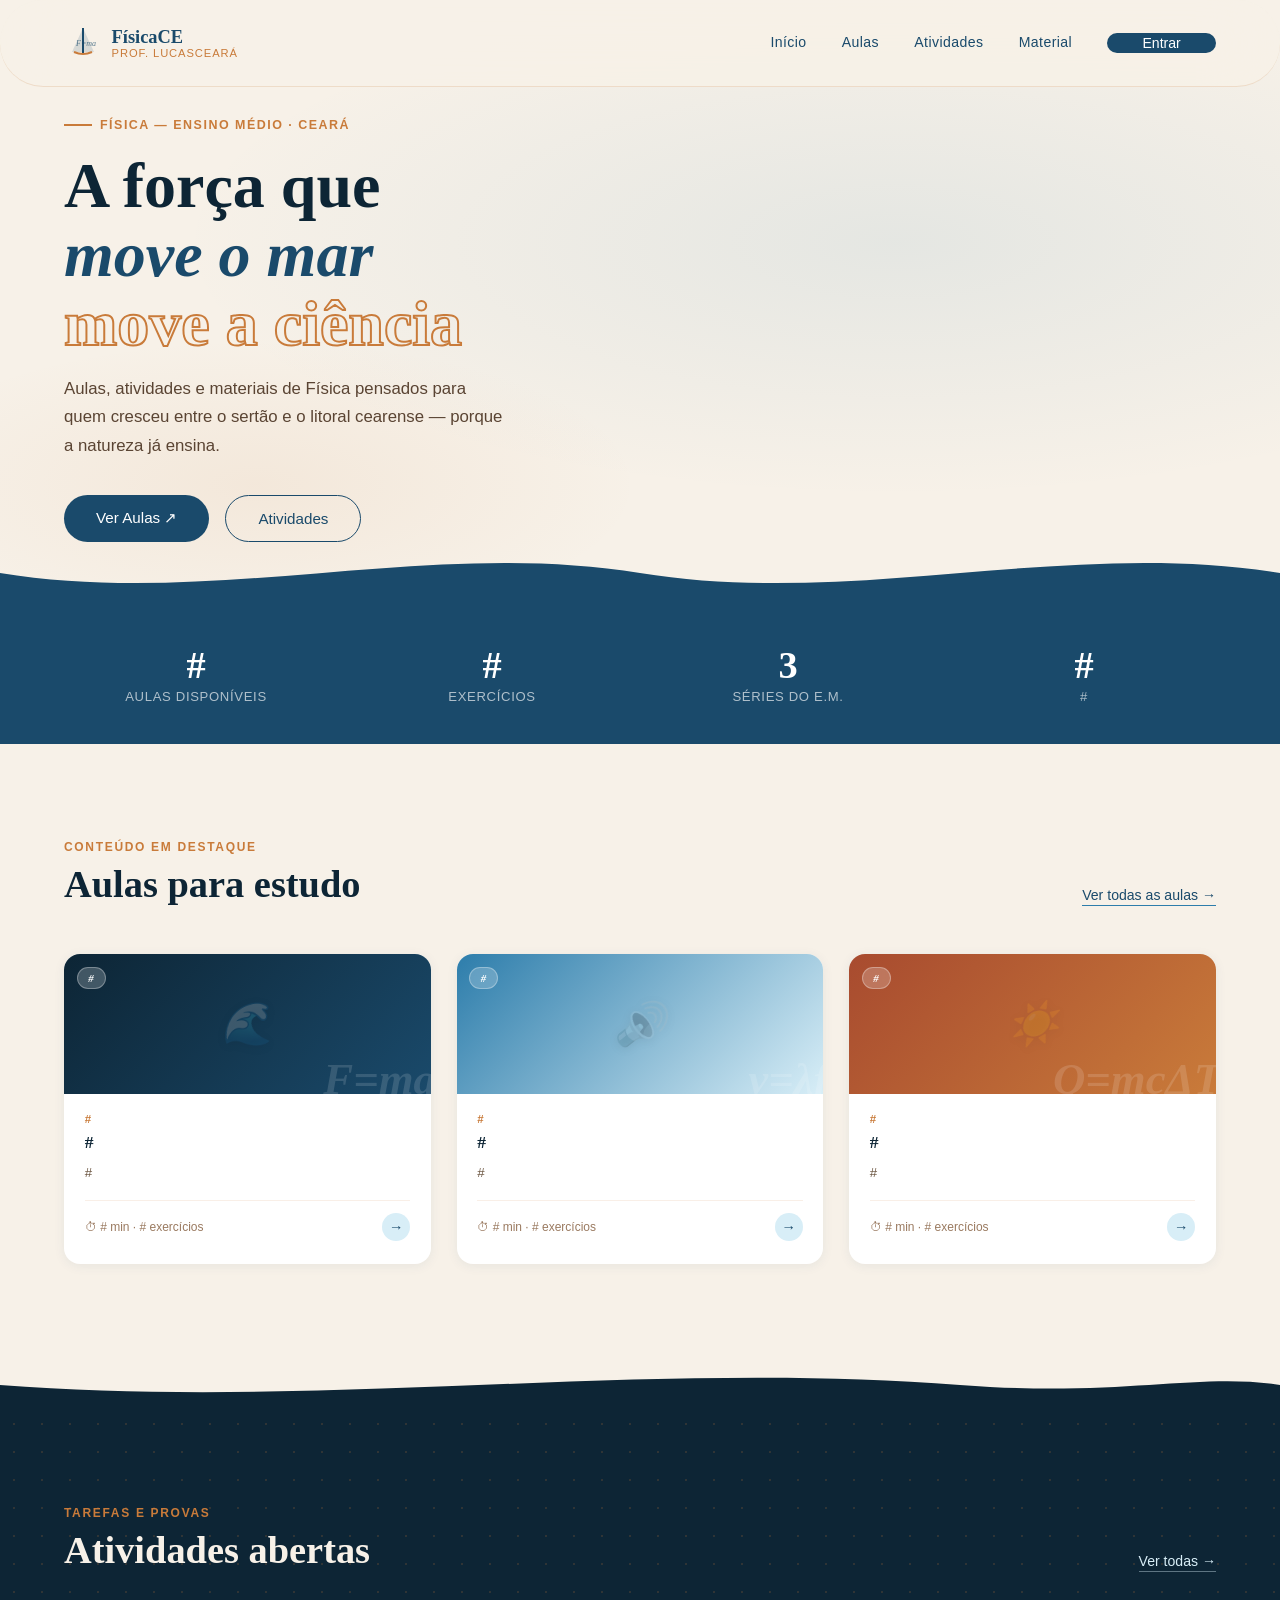
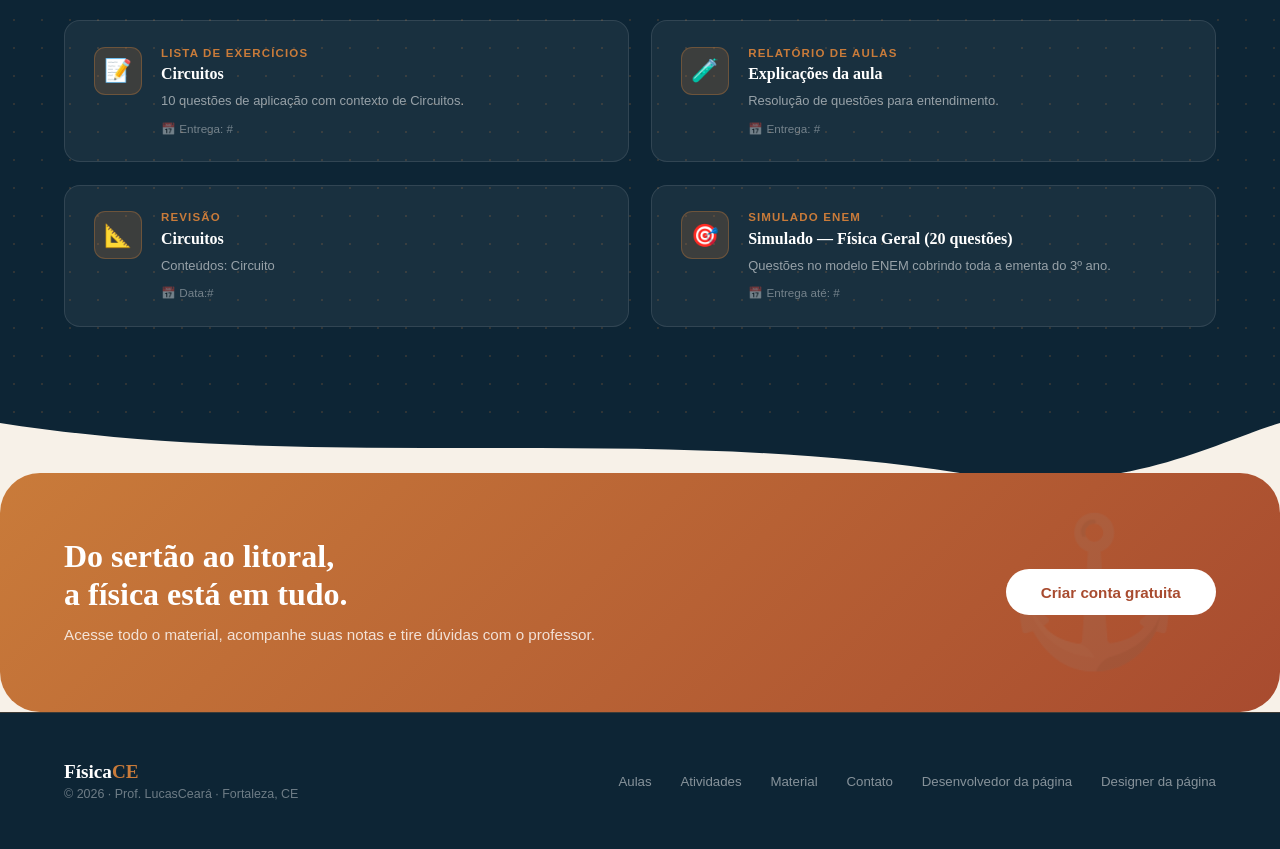
==== commit 0a80212f: "Update index.html" ====
--- a/index.html
+++ b/index.html
@@ -49,8 +49,8 @@
 
 <div class="nav-mobile" id="menuMobile">
 
-    <a href="#">Início</a></li>
-    <a href="aulas.html">Aulas</a></li>
+    <a href="index.html">Início</a></li>
+    <a href="index2.html">Aulas</a></li>
     <a href="#">Atividades</a></li>
     <a href="#">Material</a></li>
     <hr>
--- a/index.css
+++ b/index.css
@@ -36,11 +36,7 @@
     border-radius: 60px;
   }
 
-
-
-
-  
-.nav-button{
+ .nav-button{
     display: none;
     flex-direction: column;
     justify-content: center;
--- a/signup.css
+++ b/signup.css
@@ -0,0 +1,124 @@
+.overlay {
+  position: fixed;
+  top: 0%;
+  left: 0%;
+  width: 100%;
+  height: 100%;
+
+  
+
+  justify-content: center;
+  align-items: center;
+
+  z-index: 999;
+
+  display: none;
+}
+
+.overlay.ativo {
+  display: flex;
+}
+
+.container {
+    width: 100%;
+    max-width: 350px;
+}
+
+.login-box {
+     background: 0, 0, 0, 0.3;
+     padding: 80px;
+     border-radius: 60px;
+     backdrop-filter: blur(100px);
+     -webkit-backdrop-filter: blur(100px);
+     
+}
+
+#Entrar {
+    justify-content: center;
+    align-items: center;
+    display: flex;
+    color: var(--texto);
+    margin-bottom: 25px;
+    text-align: center;
+}
+
+.input-group {
+  margin-bottom: 18px;
+}
+
+.input-group i {
+  position: absolute;
+  left: 300px;
+  top: 60%;
+  transform: translateY(-50%);
+  color: var(--texto);
+}
+
+.input-group label {
+  display: block;
+  margin-bottom: 6px;
+  color: var(--texto);
+  font-size: 14px;
+  font-family: Arial, Helvetica, sans-serif;
+}
+
+.input-group input {
+  width: 100%;
+  padding: 12px;
+  border: 1px solid var(--texto);
+  border-radius: 8px;
+  outline: none;
+  transition: 0.3s;
+}
+
+.input-group input:focus {
+  border-color: var(--texto);
+}
+
+button {
+    width: 100%;
+    padding: 12px;
+    border: none;
+    border-radius: 8px;
+    background: var(--espuma);
+    color: var(--texto);
+    font-size: 16px;
+    cursor: pointer;
+    transition: 0.3s;
+}
+
+button:hover {
+  background-color: var(--agua);
+}
+
+.register {
+  text-align: center;
+  margin-top: 15px;
+  font-size: 14px;
+  color: var(--texto);
+}
+
+.register a {
+  color: var(--noite);
+  text-decoration: none;
+}
+
+
+@media (max-width:480px) {
+       .login-box {
+        padding: 60px;
+       }
+
+
+.login-box h2 {
+    font-size: 24px;
+}
+
+}
+
+#fechar2 {
+  position: relative;
+  top: -340px;
+  left: 220px;
+  cursor: pointer;
+}
--- a/mobilemenu.css
+++ b/mobilemenu.css
@@ -0,0 +1,124 @@
+.overlay3 {
+  position: fixed;
+  top: 0%;
+  left: 0%;
+  width: 100%;
+  height: 100%;
+
+  
+
+  justify-content: center;
+  align-items: center;
+
+  z-index: 999;
+
+  display: none;
+}
+
+.overlay3.ativo {
+  display: flex;
+}
+
+.container {
+    width: 100%;
+    max-width: 350px;
+}
+
+.login-box {
+     background: 0, 0, 0, 0.3;
+     padding: 80px;
+     border-radius: 60px;
+     backdrop-filter: blur(100px);
+     -webkit-backdrop-filter: blur(100px);
+     
+}
+
+#Entrar {
+    justify-content: center;
+    align-items: center;
+    display: flex;
+    color: var(--texto);
+    margin-bottom: 25px;
+    text-align: center;
+}
+
+.input-group {
+  margin-bottom: 18px;
+}
+
+.input-group i {
+  position: absolute;
+  left: 300px;
+  top: 60%;
+  transform: translateY(-50%);
+  color: var(--texto);
+}
+
+.input-group label {
+  display: block;
+  margin-bottom: 6px;
+  color: var(--texto);
+  font-size: 14px;
+  font-family: Arial, Helvetica, sans-serif;
+}
+
+.input-group input {
+  width: 100%;
+  padding: 12px;
+  border: 1px solid var(--texto);
+  border-radius: 8px;
+  outline: none;
+  transition: 0.3s;
+}
+
+.input-group input:focus {
+  border-color: var(--texto);
+}
+
+button {
+    width: 100%;
+    padding: 12px;
+    border: none;
+    border-radius: 8px;
+    background: var(--espuma);
+    color: var(--texto);
+    font-size: 16px;
+    cursor: pointer;
+    transition: 0.3s;
+}
+
+button:hover {
+  background-color: var(--agua);
+}
+
+.register {
+  text-align: center;
+  margin-top: 15px;
+  font-size: 14px;
+  color: var(--texto);
+}
+
+.register a {
+  color: var(--noite);
+  text-decoration: none;
+}
+
+
+@media (max-width:480px) {
+       .login-box {
+        padding: 60px;
+       }
+
+
+.login-box h2 {
+    font-size: 24px;
+}
+
+}
+
+#fechar3 {
+  position: relative;
+  top: -340px;
+  left: 220px;
+  cursor: pointer;
+}
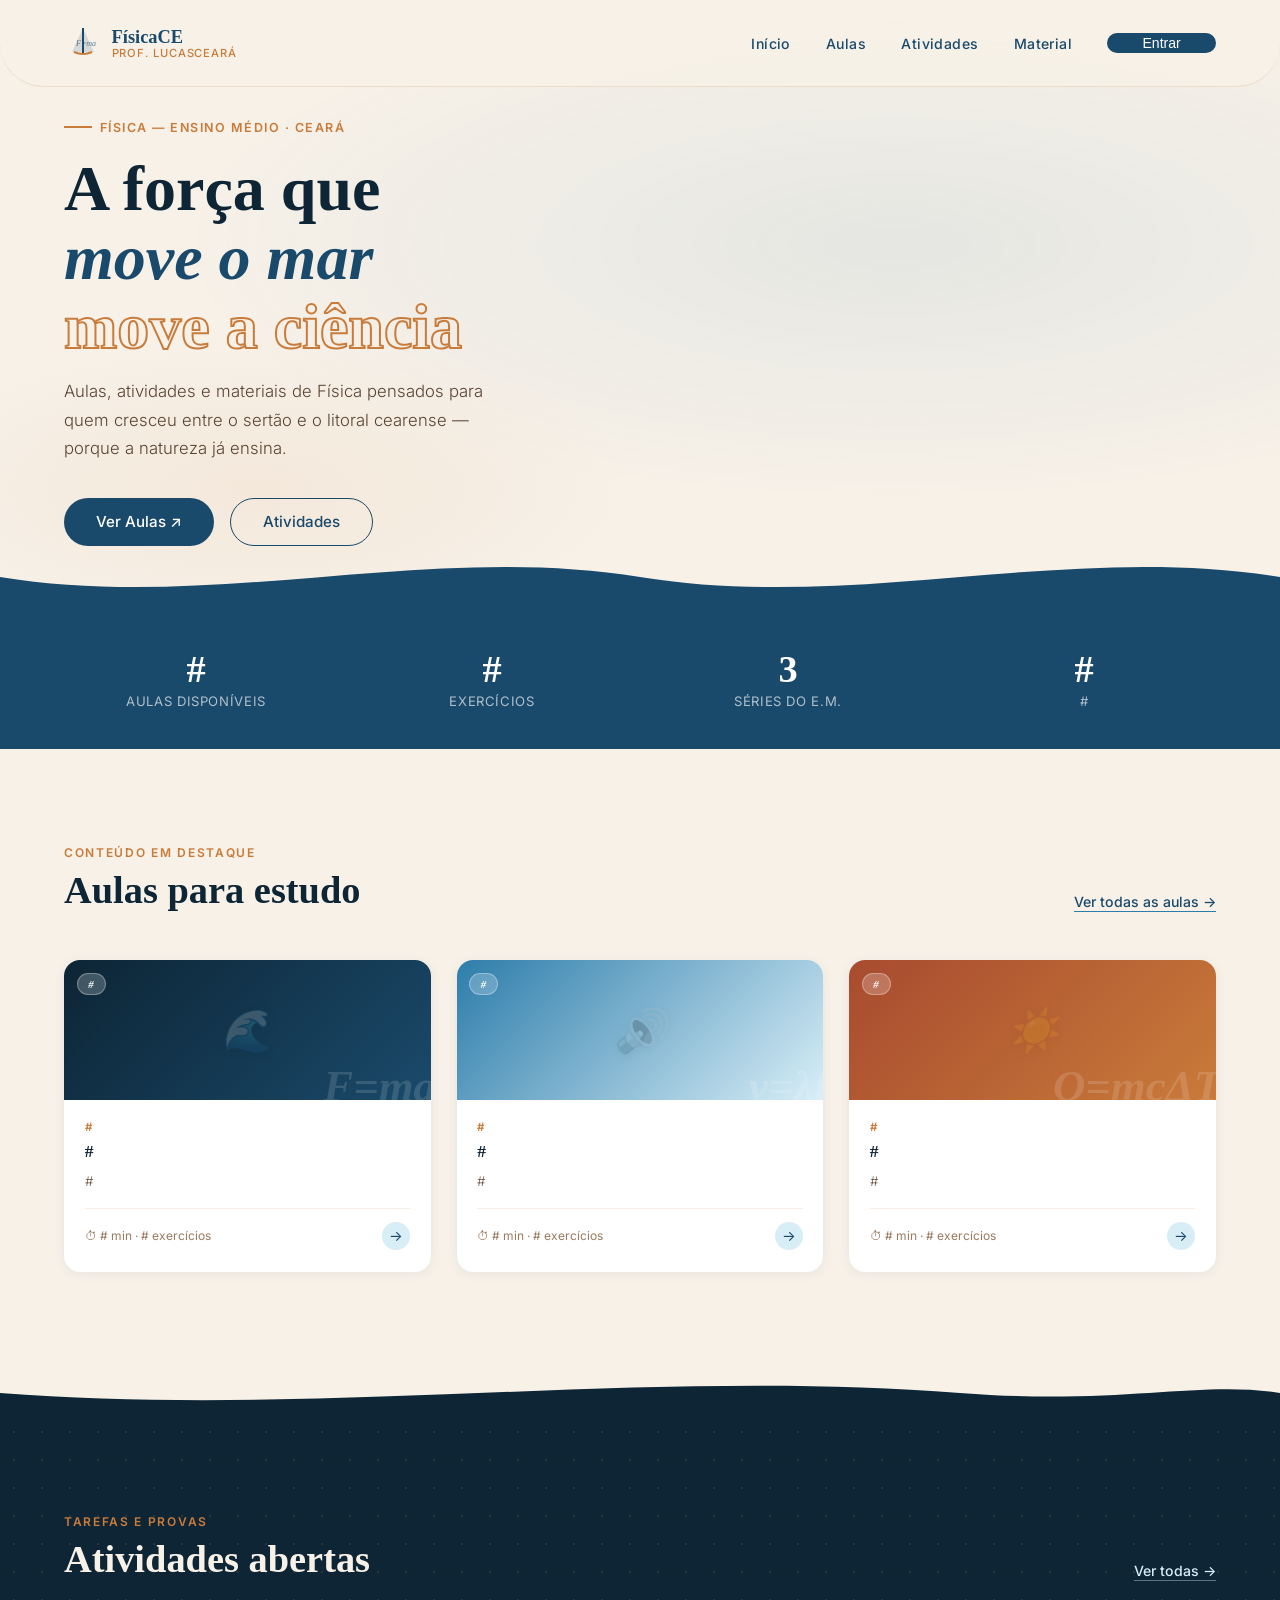
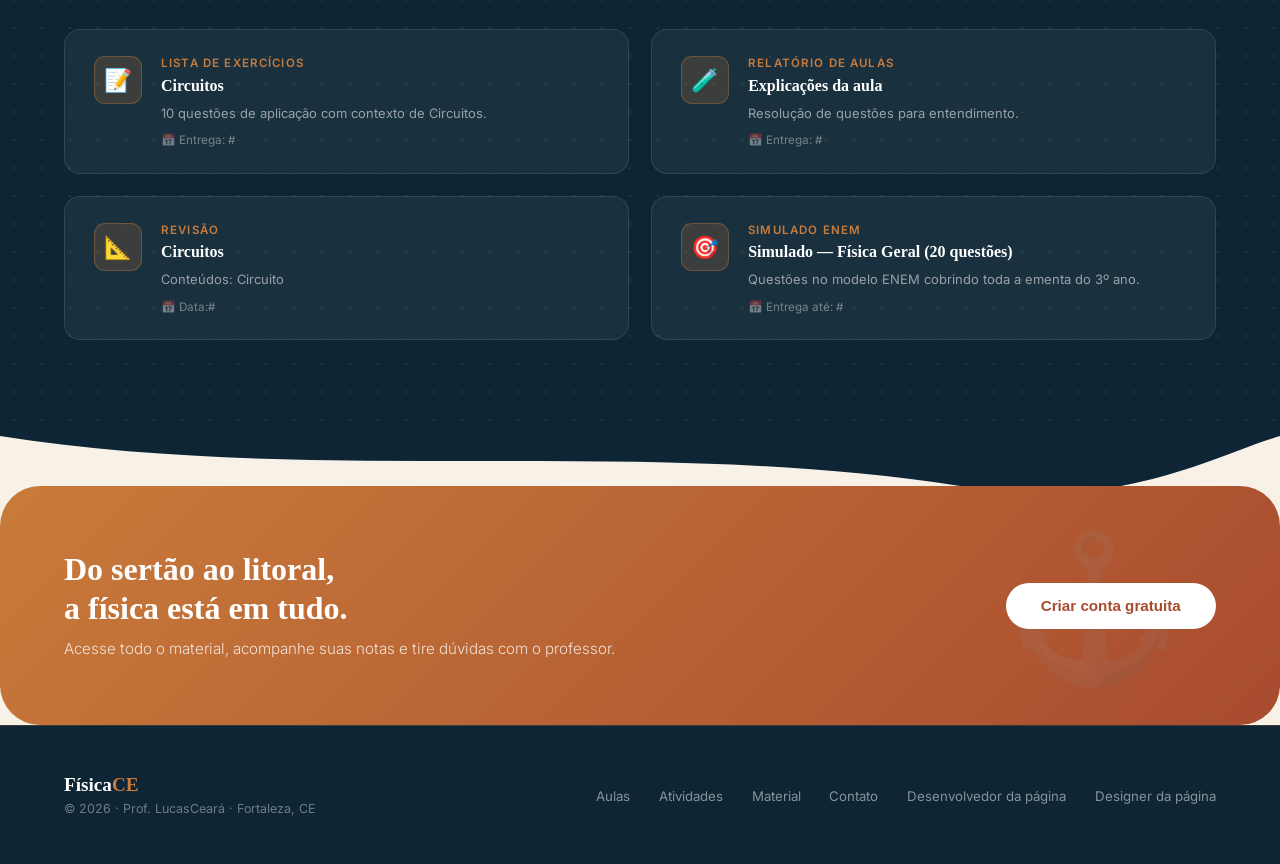
==== commit 54e7993d: "Update index.html" ====
--- a/index.html
+++ b/index.html
@@ -3,6 +3,9 @@
 <head>
     <meta charset="UTF-8">
     <meta name="viewport" content="width=device-width, initial-scale=1.0">
+    <link rel="preconnect" href="https://fonts.googleapis.com">
+    <link rel="preconnect" href="https://fonts.gstatic.com" crossorigin>
+    <link href="https://fonts.googleapis.com/css2?family=Fraunces:ital,opsz,wght@0,9..144,400;0,9..144,600;0,9..144,700;1,9..144,500;1,9..144,600&family=Inter:wght@400;500;600;700&display=swap" rel="stylesheet">
     <link rel="stylesheet" href="index.css">
     <link rel="stylesheet" href="signup.css">
     <link rel="stylesheet" href="mobilemenu.css">
@@ -31,9 +34,9 @@
   
     <li><a href="index.html">Início</a></li>
     <li><a href="index2.html">Aulas</a></li>
-    <li><a href="#">Atividades</a></li>
+    <li><a href="index3.html">Atividades</a></li>
     <li><a href="#">Material</a></li>
-    <button id="btnAbrir" class="nav-btn">Entrar</button>
+    <button id="btAbrir" class="nav-btn">Entrar</button>
     
   </div>
 
--- a/index.css
+++ b/index.css
@@ -12,6 +12,9 @@
     --espuma:    #D8EEF7;
     --noite:     #0D2535;
     --texto:     #2C1F10;
+    
+    --font-display: "Fraunces", Georgia, serif;
+    --font-body: "Inter", -apple-system, BlinkMacSystemFont, "Segoe UI", sans-serif;
   }
  
   html { scroll-behavior: smooth; }
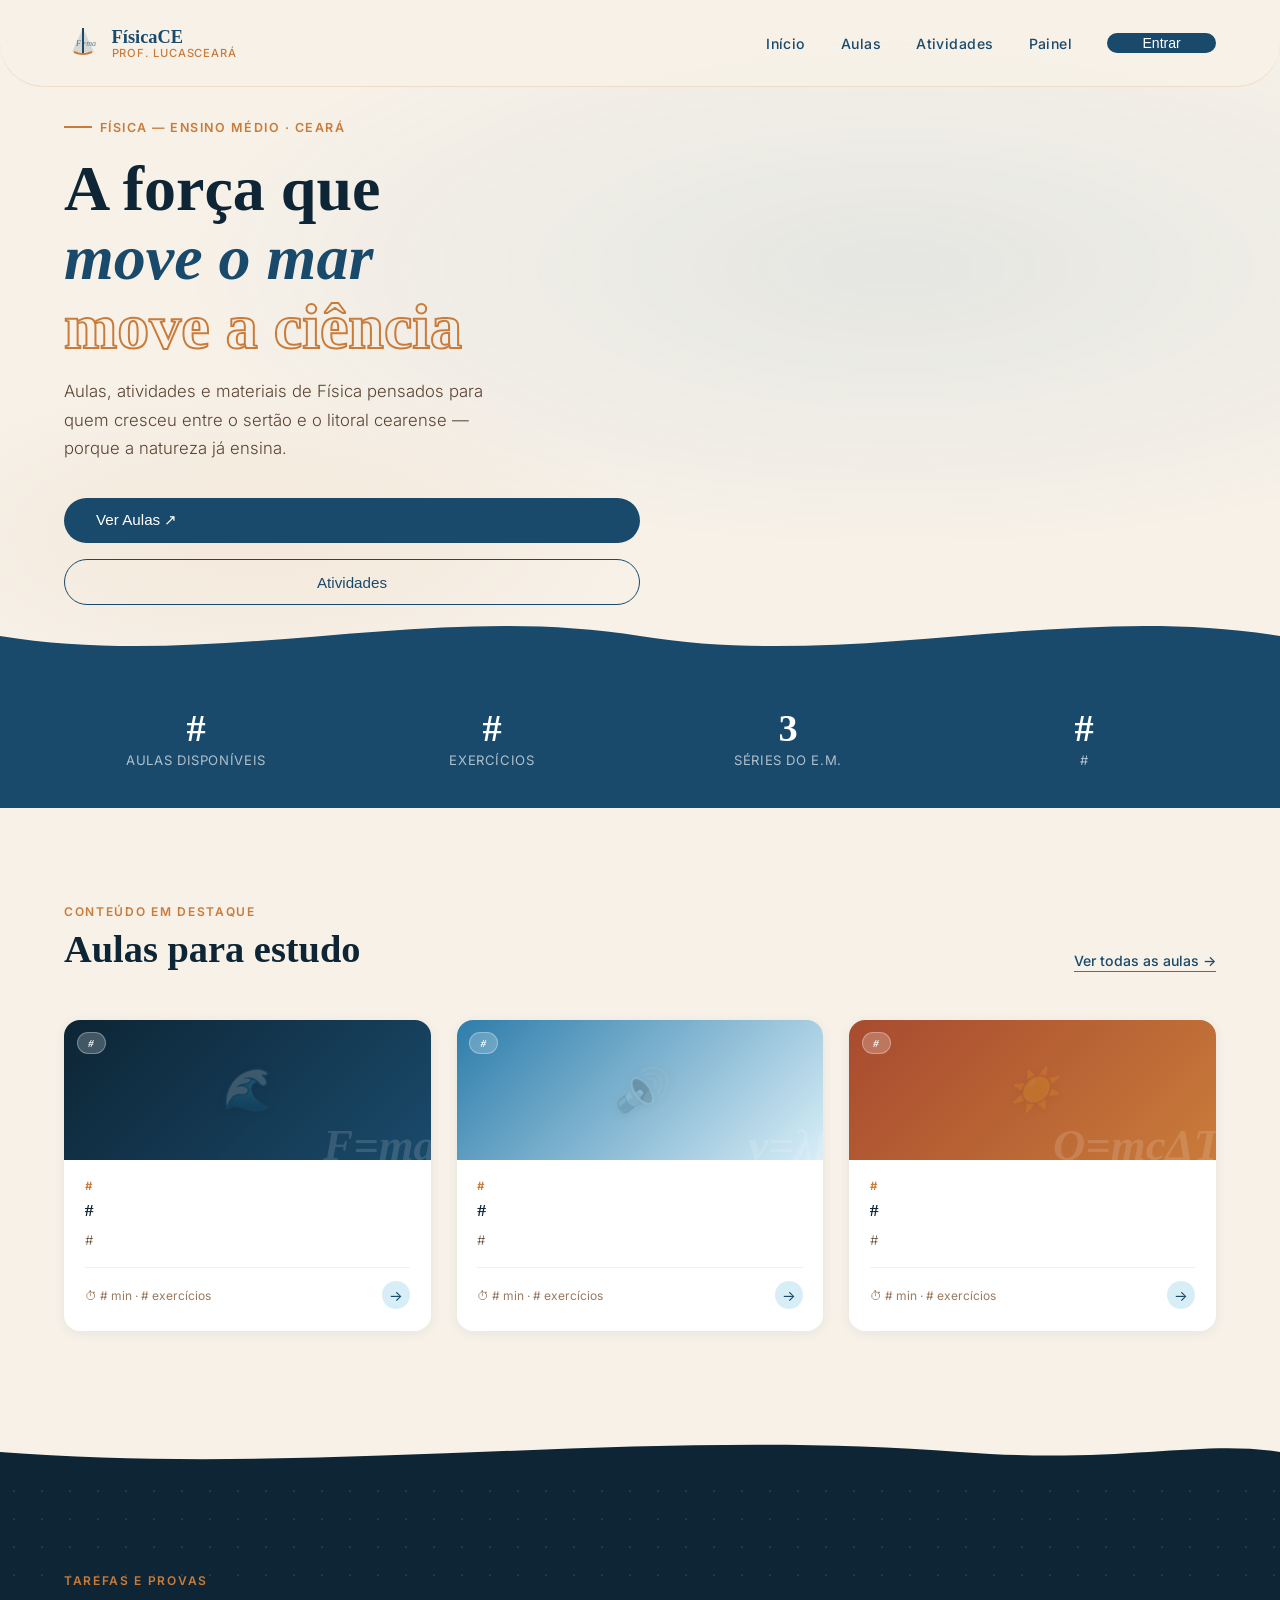
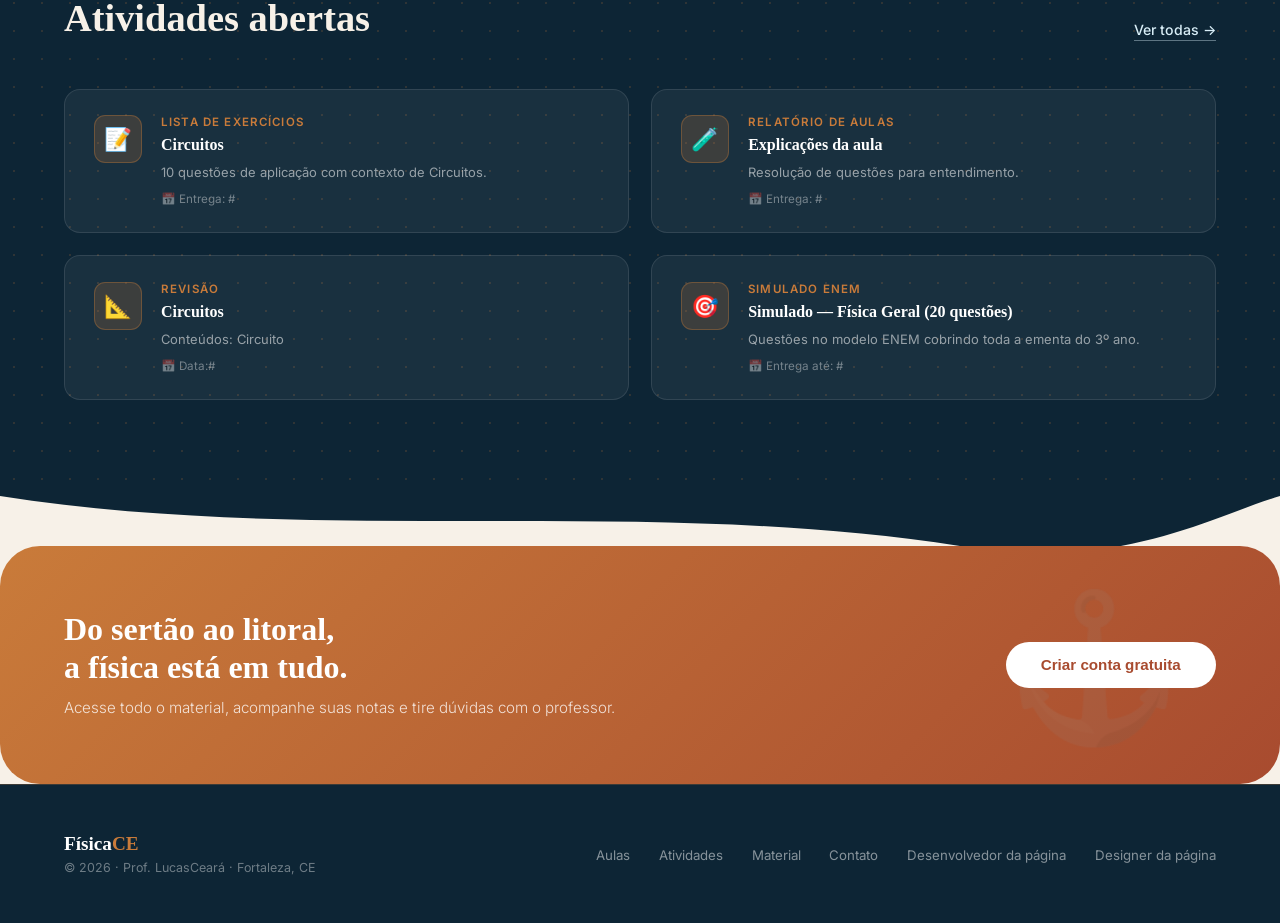
==== commit 5de0a8cc: "Update index.html" ====
--- a/index.html
+++ b/index.html
@@ -35,7 +35,7 @@
     <li><a href="index.html">Início</a></li>
     <li><a href="index2.html">Aulas</a></li>
     <li><a href="index3.html">Atividades</a></li>
-    <li><a href="#">Material</a></li>
+    <li><a href="#">Painel</a></li>
     <button id="btAbrir" class="nav-btn">Entrar</button>
     
   </div>
@@ -157,8 +157,8 @@
       entre o sertão e o litoral cearense — porque a natureza já ensina.
     </p>
     <div class="hero-actions">
-      <a href="#" class="btn-primary">Ver Aulas ↗</a>
-      <a href="#" class="btn-secondary">Atividades</a>
+      <button id="btaulas" class="btn-primary">Ver Aulas ↗</button>
+      <button id="btatividades" class="btn-secondary">Atividades</button>
     </div>
   </div>
  
@@ -395,5 +395,7 @@
 
 <script src="signuobutton.js"></script>
 
+<script src="home.js"></script>
+
 </body>
 </html>
